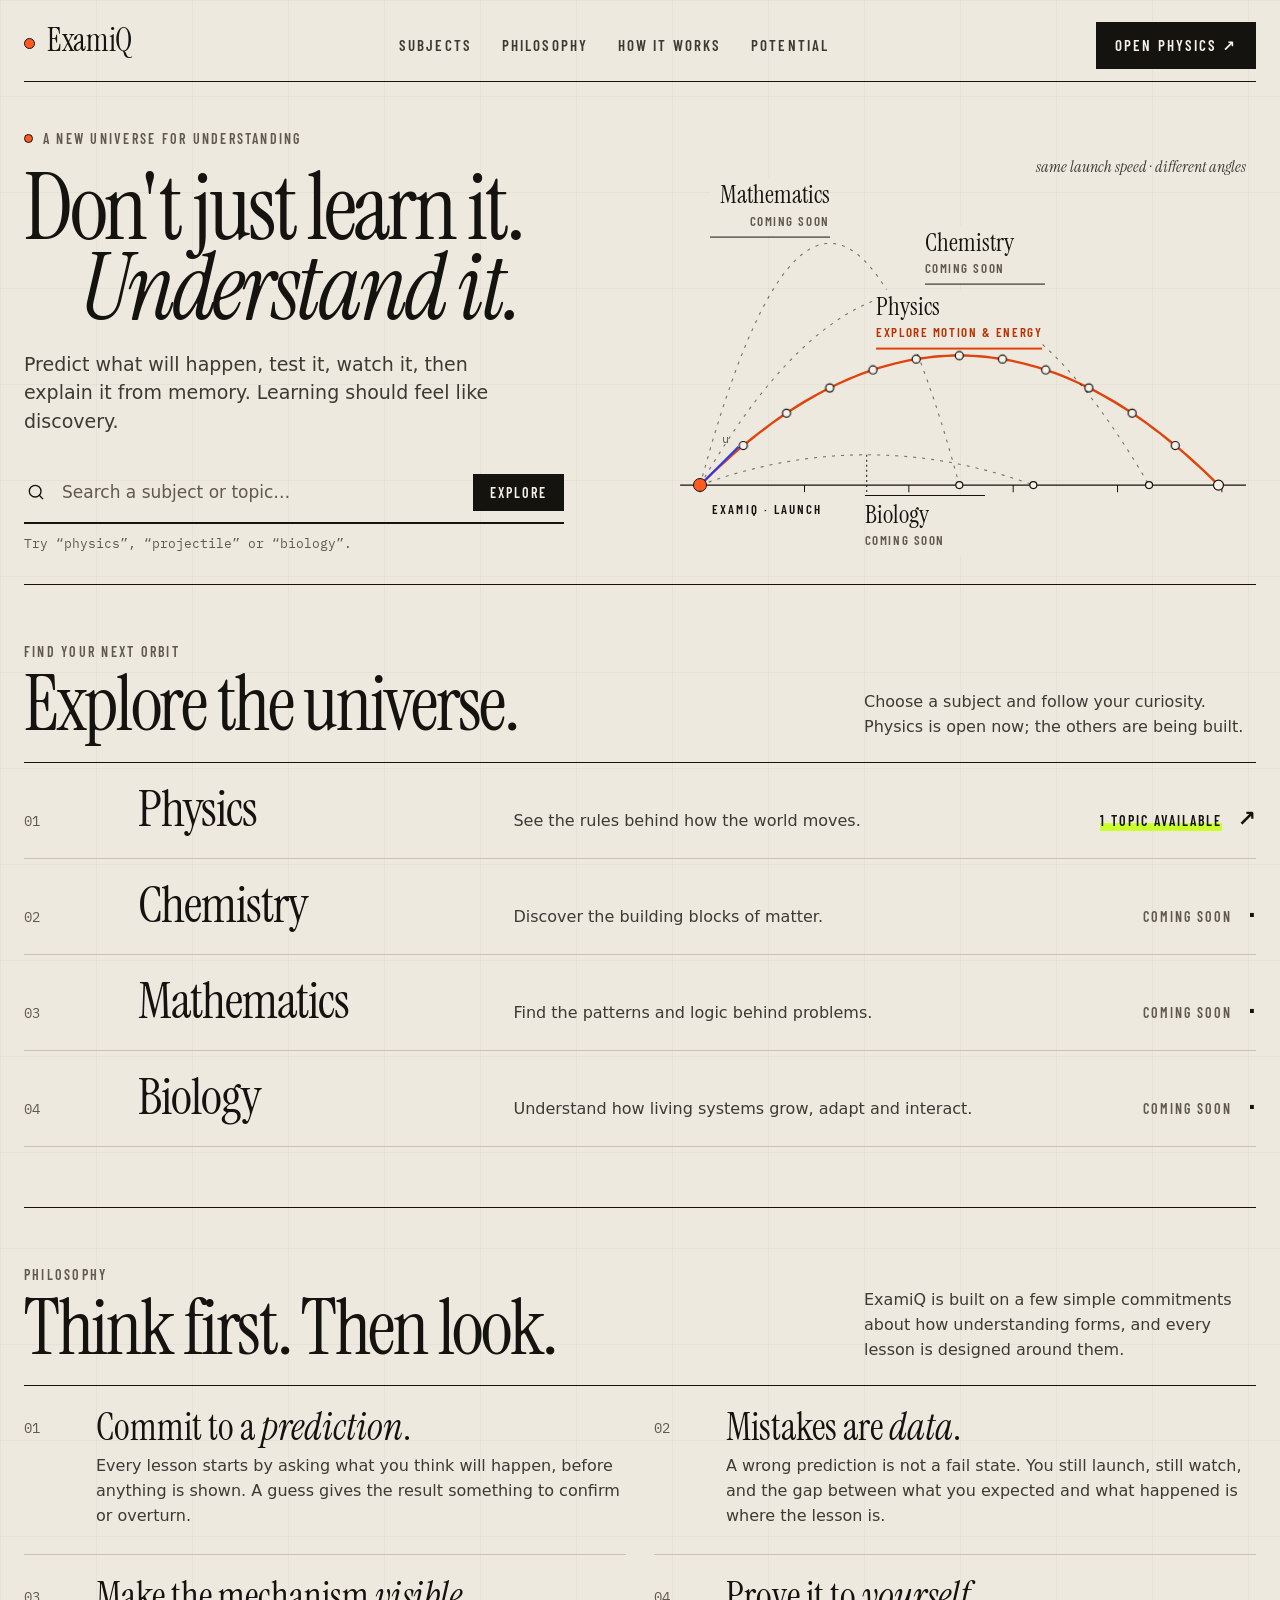
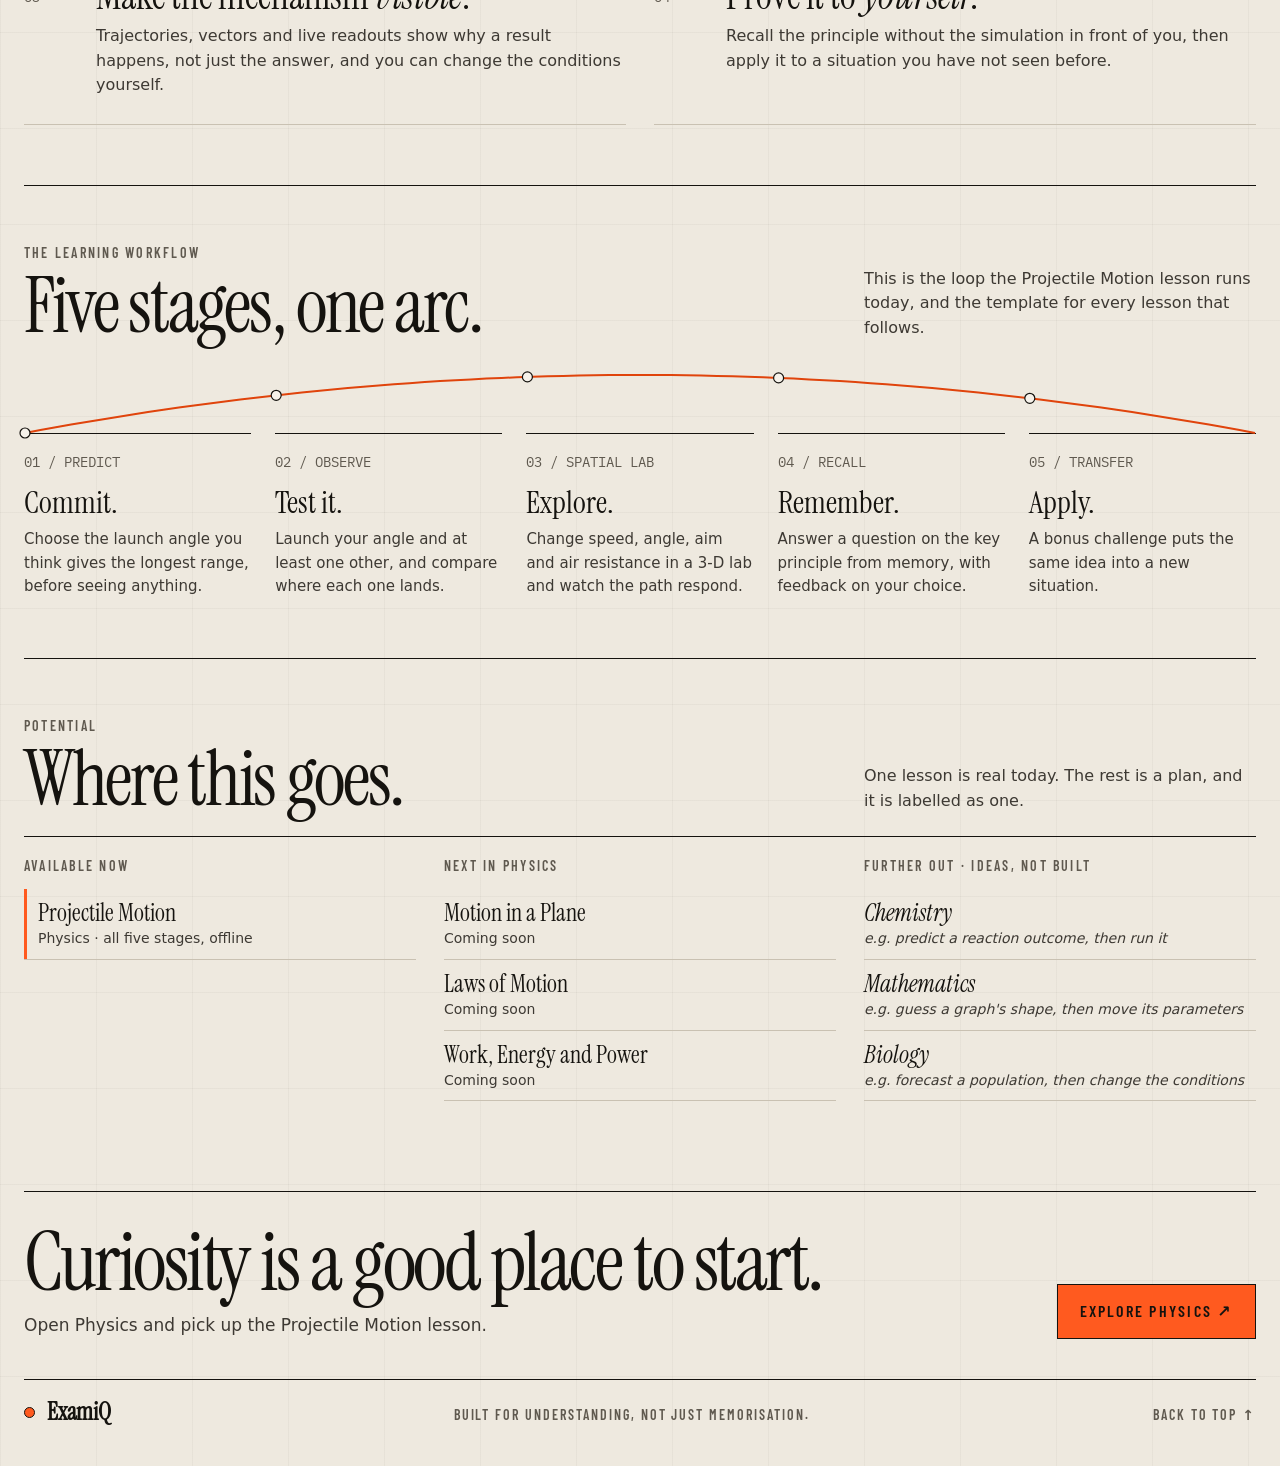
==== index.html @ 2d79073b "Add files via upload" ====
<!doctype html>
<html lang="en">
<head>
<meta charset="utf-8">
<meta name="viewport" content="width=device-width,initial-scale=1">
<meta name="theme-color" content="#EEE9DF">
<meta name="description" content="ExamiQ: learn by predicting, experimenting, observing, recalling and applying ideas to new situations.">
<title>ExamiQ — Explore the Learning Universe</title>
<style>
/* ExamiQ · Layer 1 (homepage) · KINETIC MATTER. Fonts: SIL Open Font License 1.1, embedded so the page needs no network. */
@font-face{font-family:"Instrument Serif";font-weight:400;font-style:normal;font-display:swap;src:url([data-uri]) format("woff")}
@font-face{font-family:"Instrument Serif";font-weight:400;font-style:italic;font-display:swap;src:url([data-uri]) format("woff")}
@font-face{font-family:"Barlow Condensed";font-weight:600;font-style:normal;font-display:swap;src:url([data-uri]) format("woff")}
@font-face{font-family:"ExamiQ Mono";font-weight:400;font-style:normal;font-display:swap;src:url([data-uri]) format("woff")}
:root{
  color-scheme:light;
  --paper:#EEE9DF; --paper-hi:#F6F2EA; --paper-2:#E4DDCF;
  --ink:#15130F; --ink-2:#3D3933; --ink-3:#5F594F; --rule:#C9C1B2;
  --orange:#FF5A1F; --orange-ink:#B83300; --orange-line:#E0440C; --cobalt:#1F3BFF; --lime:#CBFF2E;
  --display:"Instrument Serif","Iowan Old Style","Palatino Linotype",Georgia,serif;
  --label:"Barlow Condensed","Arial Narrow",system-ui,sans-serif;
  --mono:"ExamiQ Mono",ui-monospace,SFMono-Regular,Menlo,Consolas,monospace;
  --font:system-ui,-apple-system,"Segoe UI",Roboto,"Helvetica Neue",Arial,sans-serif;
}
*{box-sizing:border-box}
html{scroll-behavior:smooth;background:var(--paper)}
body{margin:0;color:var(--ink);font-family:var(--font);font-size:16px;line-height:1.55;-webkit-font-smoothing:antialiased;overflow-x:hidden;
  background-color:var(--paper);
  background-image:linear-gradient(rgba(21,19,15,.035) 1px,transparent 1px),linear-gradient(90deg,rgba(21,19,15,.035) 1px,transparent 1px);
  background-size:96px 96px}
:focus-visible{outline:3px solid var(--cobalt);outline-offset:3px}
:target{scroll-margin-top:24px}
a{color:inherit}
.wrap{width:min(1320px,calc(100% - 48px));margin:0 auto}

/* masthead / nav (shared by every layer) */
.nav{display:flex;align-items:baseline;justify-content:space-between;gap:20px;padding:22px 0 12px;border-bottom:1px solid var(--ink)}
.brand{display:inline-flex;align-items:baseline;gap:12px;text-decoration:none;color:var(--ink);font-family:var(--display);font-size:32px;line-height:1;letter-spacing:-.01em}
.brandmark{display:inline-block;width:11px;height:11px;border-radius:50%;background:var(--orange);border:1.5px solid var(--ink);transform:translateY(-2px)}
.navlinks{display:flex;gap:30px;align-items:baseline}
.navlinks a,.mobile-nav a{font-family:var(--label);font-weight:600;font-size:15px;letter-spacing:.14em;text-transform:uppercase;text-decoration:none;color:var(--ink-2)}
.navlinks a:hover,.mobile-nav a:hover{color:var(--ink);box-shadow:inset 0 -2px 0 var(--orange)}
.navcta,.primary{display:inline-flex;align-items:center;gap:10px;font-family:var(--label);font-weight:600;font-size:15px;letter-spacing:.14em;text-transform:uppercase;text-decoration:none;
  padding:11px 18px;background:var(--ink);color:var(--paper-hi);border:1.5px solid var(--ink);cursor:pointer}
.navcta:hover,.primary:hover{background:var(--paper-hi);color:var(--ink)}
.menu{display:none;background:none;color:var(--ink);border:1.5px solid var(--ink);padding:6px 10px;font-size:18px;cursor:pointer;border-radius:0}
.mobile-nav{display:none}

.eyebrow{display:inline-flex;align-items:center;gap:10px;font-family:var(--label);font-weight:600;font-size:14px;letter-spacing:.16em;text-transform:uppercase;color:var(--ink-3)}
.pulse{width:9px;height:9px;border-radius:50%;background:var(--orange);border:1.5px solid var(--ink);display:inline-block}
.searchbox button{border:1.5px solid var(--ink);padding:9px 16px;background:var(--ink);color:var(--paper-hi);cursor:pointer;border-radius:0;
  font-family:var(--label);font-weight:600;font-size:14px;letter-spacing:.14em;text-transform:uppercase}
.searchbox button:hover{background:var(--paper-hi);color:var(--ink)}

/* sections */
.section{padding:56px 0 20px;border-top:1px solid var(--ink)}
.section + .section{margin-top:40px}
.section-head{display:grid;grid-template-columns:repeat(12,minmax(0,1fr));gap:0 28px;align-items:end;margin-bottom:22px}
.section-head > div{grid-column:1 / span 7}
.section-head > p{grid-column:9 / span 4;margin:0;font-size:16px;line-height:1.55;color:var(--ink-2)}
.kicker{font-family:var(--label);font-weight:600;font-size:14px;letter-spacing:.16em;text-transform:uppercase;color:var(--ink-3)}
.section h2{text-wrap:balance;margin:8px 0 0;font-family:var(--display);font-weight:400;font-size:clamp(46px,6vw,92px);line-height:.9;letter-spacing:-.03em}

.footer{display:flex;align-items:baseline;justify-content:space-between;gap:16px;flex-wrap:wrap;padding:20px 0 40px;font-family:var(--label);font-weight:600;font-size:14px;letter-spacing:.14em;text-transform:uppercase;color:var(--ink-3)}
.footer .brand{font-size:24px;text-transform:none;letter-spacing:-.01em}
.footer a{text-decoration:none}
.footer a:hover{box-shadow:inset 0 -2px 0 var(--orange)}

dialog{max-width:440px;border:1.5px solid var(--ink);border-radius:0;background:var(--paper-hi);color:var(--ink);padding:26px 28px}
dialog::backdrop{background:rgba(21,19,15,.45)}
dialog h3{margin:0;font-family:var(--display);font-weight:400;font-size:36px;line-height:1}
dialog p{color:var(--ink-2);font-size:16px;line-height:1.6}
dialog button{border:1.5px solid var(--ink);background:var(--ink);color:var(--paper-hi);padding:10px 18px;cursor:pointer;border-radius:0;font-family:var(--label);font-weight:600;font-size:15px;letter-spacing:.14em;text-transform:uppercase}

@media(max-width:640px){
  .wrap{width:calc(100% - 28px)}
  .navlinks{display:none}
  .nav .navcta{display:none}
  .menu{display:block}
  .mobile-nav.open{display:flex;flex-direction:column;gap:14px;padding:16px 0;border-bottom:1px solid var(--ink)}
}
@media(prefers-reduced-motion:reduce){
  html{scroll-behavior:auto}
  *,*::before,*::after{animation-duration:.01ms!important;animation-delay:0s!important;animation-iteration-count:1!important;transition-duration:.01ms!important}
}


/* ---------- hero ---------- */
.hero{display:grid;grid-template-columns:repeat(12,minmax(0,1fr));gap:0 28px;align-items:end;padding:44px 0 30px;position:relative}
.hero-copy{grid-column:1 / span 6;position:relative;z-index:2}
.hero h1{text-wrap:balance;margin:16px 0 0;font-family:var(--display);font-weight:400;font-size:clamp(56px,7.3vw,112px);line-height:.86;letter-spacing:-.035em}
.gradient{display:block;font-style:italic;padding-left:.6em;color:var(--ink)}
.hero p{margin:22px 0 0;max-width:40ch;font-size:19px;line-height:1.5;color:var(--ink-2)}

/* search: results are real links or clearly marked "coming soon" */
.search{max-width:540px;margin-top:28px}
.searchbox{display:flex;align-items:center;gap:12px;padding:6px 0 6px 2px;border-bottom:2px solid var(--ink)}
.searchbox svg{width:20px;flex:none;color:var(--ink)}
.searchbox input{min-width:0;flex:1;background:transparent;border:0;color:var(--ink);font:inherit;font-size:17px;padding:10px 4px}
.searchbox input::placeholder{color:var(--ink-3)}
.searchbox input::-webkit-search-cancel-button{cursor:pointer}
.results{list-style:none;margin:0;padding:0;border-bottom:1px solid var(--ink)}
.results[hidden]{display:none}
.results li{border-top:1px solid var(--rule)}
.results li:first-child{border-top:0}
.result{display:grid;grid-template-columns:minmax(0,1fr) auto;align-items:baseline;gap:4px 14px;width:100%;padding:11px 4px;background:transparent;border:0;border-radius:0;color:var(--ink);text-align:left;text-decoration:none;font:inherit;cursor:pointer}
.result:hover,.result:focus-visible{background:var(--paper-hi)}
.result b{font-family:var(--display);font-weight:400;font-size:24px;line-height:1.05}
.result .r-type{grid-column:1;font-family:var(--label);font-weight:600;font-size:13px;letter-spacing:.14em;text-transform:uppercase;color:var(--ink-3)}
.result .r-state{grid-column:2;grid-row:1 / span 2;align-self:center;font-family:var(--label);font-weight:600;font-size:13px;letter-spacing:.14em;text-transform:uppercase;color:var(--ink-3);white-space:nowrap}
a.result .r-state{color:var(--ink);box-shadow:inset 0 -7px 0 var(--lime)}
.search-status{min-height:1.4em;margin-top:10px;font-family:var(--mono);font-size:13px;color:var(--ink-3)}

/* The "universe" is a launch plate: one launch point, four real parabolas, each carrying a subject. */
.universe{grid-column:7 / span 6;position:relative;width:100%;aspect-ratio:600 / 400;height:auto;align-self:end;container-type:inline-size}
.universe svg.plate{position:absolute;inset:0;width:100%;height:100%;overflow:visible}
.plate .ground{stroke:var(--ink);stroke-width:1.2}
.plate .tick{stroke:var(--ink);stroke-width:1}
.plate .path{fill:none;stroke:var(--ink);stroke-width:1.1;stroke-dasharray:3 6;opacity:.55;transition:opacity .2s,stroke-width .2s}
.plate .path.live{stroke:var(--orange-line);stroke-width:2.4;stroke-dasharray:none;opacity:1}
.plate .path.is-hot{opacity:1;stroke-width:2.4}
.plate .dot{fill:var(--paper-hi);stroke:var(--ink);stroke-width:1.2}
.plate .vec{stroke:var(--cobalt);stroke-width:2}
.plate .drop{stroke:var(--ink);stroke-width:1;stroke-dasharray:2 3}
.plate .note{font-family:var(--display);font-style:italic;font-size:16px;fill:var(--ink-2)}
.plate .mono{font-family:var(--mono);font-size:12px;fill:var(--ink-3)}
.plate .draw{stroke-dasharray:var(--len);stroke-dashoffset:var(--len);animation:draw 1400ms cubic-bezier(.3,.6,.2,1) 200ms forwards}
.plate .appear{opacity:0;animation:appear 300ms ease forwards}
@keyframes draw{to{stroke-dashoffset:0}}
@keyframes appear{to{opacity:1}}
.core{position:absolute;width:14px;height:14px;border-radius:50%;background:var(--orange);border:1.5px solid var(--ink);transform:translate(-50%,-50%);z-index:2}
.core-label{position:absolute;transform:translate(0,14px);font-family:var(--label);font-weight:600;font-size:13px;letter-spacing:.16em;text-transform:uppercase;color:var(--ink)}
.planet{position:absolute;z-index:3;transform:translate(-50%,-100%);display:block;text-align:left;padding:4px 0 6px;min-width:120px;
  background:var(--paper);border:0;border-bottom:1.5px solid var(--ink);border-radius:0;text-decoration:none;color:var(--ink);cursor:pointer;font:inherit}
.planet b{display:block;font-family:var(--display);font-weight:400;font-size:26px;font-size:clamp(17px,4.2cqw,26px);line-height:1;white-space:nowrap}
.planet small{display:block;margin-top:3px;font-family:var(--label);font-weight:600;font-size:13px;letter-spacing:.12em;text-transform:uppercase;color:var(--ink-3);white-space:nowrap}
.planet[data-align="below"]{transform:translate(0,0);border-bottom:0;border-top:1.5px solid var(--ink);padding:6px 0 4px}
.planet[data-align="right"]{transform:translate(0,-100%)}
.planet[data-align="left"]{transform:translate(-100%,-100%);text-align:right}
@container (max-width:600px){.planet small{display:none}.planet{min-width:0}}
.planet.p1{border-bottom:2.5px solid var(--orange-line)}
.planet.p1 small{color:var(--orange-ink)}
.planet:hover b,.planet:focus-visible b{font-style:italic}
.planet:hover,.planet:focus-visible{background:var(--paper-hi)}

/* ---------- subject index ---------- */
.subjects{display:grid;border-top:1px solid var(--ink);counter-reset:subj}
.subject-card{counter-increment:subj;display:grid;grid-template-columns:90px minmax(0,3fr) minmax(0,4fr) 250px;align-items:baseline;gap:0 24px;padding:22px 0;
  border:0;border-bottom:1px solid var(--rule);background:transparent;color:var(--ink);text-align:left;text-decoration:none;cursor:pointer;font:inherit;width:100%;border-radius:0}
.subject-card::before{content:counter(subj,decimal-leading-zero);font-family:var(--mono);font-size:14px;color:var(--ink-3)}
.subject-card h3{margin:0;font-family:var(--display);font-weight:400;font-size:clamp(36px,4vw,58px);line-height:.95;letter-spacing:-.02em}
.subject-card p{margin:0;font-size:16px;line-height:1.5;color:var(--ink-2)}
.card-foot{display:flex;align-items:baseline;gap:16px;justify-content:flex-end;font-family:var(--label);font-weight:600;font-size:14px;letter-spacing:.14em;text-transform:uppercase;color:var(--ink-3);white-space:nowrap}
.card-foot span:last-child{font-family:var(--font);font-size:22px;letter-spacing:0;color:var(--ink)}
a.subject-card .card-foot span:first-child{color:var(--ink);box-shadow:inset 0 -8px 0 var(--lime)}
.subject-card:hover{background:var(--paper-hi)}
.subject-card:hover h3{font-style:italic}
.empty{margin:18px 0 0;font-family:var(--display);font-style:italic;font-size:24px;color:var(--ink-2)}
.empty[hidden],.subject-card[hidden]{display:none!important}

/* ---------- philosophy ---------- */
.principles{display:grid;grid-template-columns:repeat(2,minmax(0,1fr));gap:0 28px;border-top:1px solid var(--ink)}
.principle{display:grid;grid-template-columns:56px minmax(0,1fr);gap:0 16px;padding:22px 0 26px;border-bottom:1px solid var(--rule)}
.principle .pn{font-family:var(--mono);font-size:14px;color:var(--ink-3);padding-top:10px}
.principle h3{margin:0 0 8px;font-family:var(--display);font-weight:400;font-size:clamp(30px,3vw,42px);line-height:1}
.principle h3 em{font-style:italic}
.principle p{margin:0;max-width:52ch;font-size:16px;line-height:1.55;color:var(--ink-2)}

/* ---------- workflow: the five lesson stages on one trajectory ---------- */
.method{position:relative;display:grid;grid-template-columns:repeat(5,minmax(0,1fr));gap:0 24px;padding-top:70px}
.method-arc{position:absolute;left:0;right:0;top:0;height:70px;width:100%;overflow:visible;pointer-events:none}
.method-arc path{fill:none;stroke:var(--orange-line);stroke-width:2}
.method-arc circle{fill:var(--paper-hi);stroke:var(--ink);stroke-width:1.2}
.method-card{padding:18px 0 0;border-top:1px solid var(--ink)}
.stepnum{font-family:var(--mono);font-size:14px;color:var(--ink-3)}
.method-card h3{margin:14px 0 10px;font-family:var(--display);font-weight:400;font-size:clamp(28px,2.4vw,38px);line-height:1}
.method-card p{margin:0;font-size:15px;line-height:1.55;color:var(--ink-2)}
.method-note{margin:22px 0 0;font-family:var(--mono);font-size:13px;color:var(--ink-3)}

/* ---------- potential / roadmap ---------- */
.roadmap{display:grid;grid-template-columns:repeat(3,minmax(0,1fr));gap:0 28px;border-top:1px solid var(--ink)}
.lane{padding:18px 0 0}
.lane h3{margin:0 0 12px;font-family:var(--label);font-weight:600;font-size:14px;letter-spacing:.16em;text-transform:uppercase;color:var(--ink-3)}
.lane ul{list-style:none;margin:0;padding:0}
.lane li{padding:10px 0;border-bottom:1px solid var(--rule);font-family:var(--display);font-size:24px;line-height:1.15}
.lane li small{display:block;margin-top:2px;font-family:var(--font);font-size:14px;line-height:1.45;color:var(--ink-2)}
.lane.now li{box-shadow:inset 3px 0 0 var(--orange);padding-left:14px}
.lane.ideas li{font-style:italic}

/* ---------- call to action ---------- */
.cta-band{display:grid;grid-template-columns:repeat(12,minmax(0,1fr));gap:0 28px;align-items:end;margin:70px 0 0;padding:34px 0 40px;border-top:1px solid var(--ink);border-bottom:1px solid var(--ink)}
.cta-band > div{grid-column:1 / span 8}
.cta-band h2{text-wrap:balance;margin:0;font-family:var(--display);font-weight:400;font-size:clamp(46px,6.4vw,100px);line-height:.88;letter-spacing:-.03em}
.cta-band p{margin:14px 0 0;font-size:17px;color:var(--ink-2)}
.cta-band .primary{grid-column:9 / span 4;justify-self:end;background:var(--orange);color:var(--ink);border-color:var(--ink);font-size:16px;padding:14px 22px}
.cta-band .primary:hover{background:var(--ink);color:var(--orange)}

/* ---------- responsive ---------- */
@media(max-width:1100px){
  .method{grid-template-columns:repeat(2,minmax(0,1fr));padding-top:0;row-gap:26px}
  .method-arc{display:none}
}
@media(max-width:980px){
  .hero,.section-head,.cta-band{grid-template-columns:minmax(0,1fr)}
  .hero-copy,.universe{grid-column:1 / -1}
  .universe{margin-top:30px;max-width:640px}
  .section-head > div,.section-head > p{grid-column:1 / -1}
  .section-head > p{margin-top:12px}
  .subject-card{grid-template-columns:56px minmax(0,1fr) auto;row-gap:6px}
  .subject-card p{grid-column:2 / span 2}
  .subject-card .card-foot{grid-column:3;grid-row:1}
  .principles,.roadmap{grid-template-columns:minmax(0,1fr)}
  .cta-band > div,.cta-band .primary{grid-column:1 / -1}
  .cta-band .primary{justify-self:start;margin-top:22px}
}
@media(max-width:640px){
  .hero{padding-top:28px}
  .hero h1{font-size:clamp(52px,15vw,74px)}
  .hero p{font-size:17px}
  .core-label{font-size:11px;letter-spacing:.06em;margin-left:-8px}
  .plate .note{display:none}
  .method{grid-template-columns:minmax(0,1fr)}
  .subject-card{grid-template-columns:40px minmax(0,1fr);padding:18px 0}
  .subject-card .card-foot{grid-column:2;grid-row:auto;justify-content:flex-start}
  .subject-card p{grid-column:2}
  .principle{grid-template-columns:36px minmax(0,1fr)}
}
</style>
</head>
<body>
<div class="wrap" id="top">
<header class="nav">
  <a class="brand" href="index.html" aria-current="page"><span class="brandmark" aria-hidden="true"></span>ExamiQ</a>
  <nav class="navlinks" aria-label="Sections"><a href="#subjects">Subjects</a><a href="#philosophy">Philosophy</a><a href="#how">How it works</a><a href="#potential">Potential</a></nav>
  <a class="navcta" href="physics.html">Open Physics ↗</a>
  <button class="menu" id="menuButton" aria-label="Open navigation" aria-controls="mobileNav" aria-expanded="false">☰</button>
</header>
<nav id="mobileNav" class="mobile-nav" aria-label="Sections (mobile)"><a href="#subjects">Subjects</a><a href="#philosophy">Philosophy</a><a href="#how">How it works</a><a href="#potential">Potential</a><a href="physics.html">Open Physics ↗</a></nav>

<main>
<section class="hero">
  <div class="hero-copy">
    <span class="eyebrow"><i class="pulse" aria-hidden="true"></i> A new universe for understanding</span>
    <h1>Don't just learn it. <span class="gradient">Understand it.</span></h1>
    <p>Predict what will happen, test it, watch it, then explain it from memory. Learning should feel like discovery.</p>
    <div class="search" role="search">
      <div class="searchbox">
        <svg viewBox="0 0 24 24" fill="none" stroke="currentColor" stroke-width="1.6" stroke-linecap="round" stroke-linejoin="round" aria-hidden="true"><circle cx="11" cy="11" r="7"/><path d="m20 20-4-4"/></svg>
        <input id="topicSearch" type="search" placeholder="Search a subject or topic…" aria-label="Search subjects and topics" aria-controls="searchResults" aria-describedby="searchStatus" autocomplete="off">
        <button onclick="document.querySelector('#subjects').scrollIntoView({behavior:'smooth'})">Explore</button>
      </div>
      <ul class="results" id="searchResults" aria-label="Search results" hidden></ul>
      <div class="search-status" id="searchStatus" aria-live="polite">Try “physics”, “projectile” or “biology”.</div>
    </div>
  </div>

  <!-- The learning universe as a launch plate: one launch point (ExamiQ), four trajectories, four subjects. -->
  <div class="universe" id="universe" aria-label="Four subjects drawn as trajectories launched from ExamiQ">
    <svg class="plate" id="plate" viewBox="0 120 600 400" preserveAspectRatio="none" aria-hidden="true" focusable="false"></svg>
    <div class="core"></div><div class="core-label">ExamiQ · launch</div>
    <a class="planet p1" href="physics.html"><b>Physics</b><small>Explore motion &amp; energy</small></a>
    <button class="planet chem p2" data-coming="Chemistry"><b>Chemistry</b><small>Coming soon</small></button>
    <button class="planet math p3" data-coming="Mathematics"><b>Mathematics</b><small>Coming soon</small></button>
    <button class="planet bio p4" data-coming="Biology"><b>Biology</b><small>Coming soon</small></button>
  </div>
</section>

<section class="section" id="subjects">
  <div class="section-head"><div><div class="kicker">Find your next orbit</div><h2>Explore the universe.</h2></div><p>Choose a subject and follow your curiosity. Physics is open now; the others are being built.</p></div>
  <div class="subjects">
    <a class="subject-card" href="physics.html" data-search="physics mechanics projectile motion velocity acceleration force energy"><h3>Physics</h3><p>See the rules behind how the world moves.</p><div class="card-foot"><span>1 topic available</span><span aria-hidden="true">↗</span></div></a>
    <button class="subject-card" data-search="chemistry matter atoms reactions bonding" data-coming="Chemistry"><h3>Chemistry</h3><p>Discover the building blocks of matter.</p><div class="card-foot"><span>Coming soon</span><span aria-hidden="true">·</span></div></button>
    <button class="subject-card" data-search="mathematics algebra geometry calculus patterns" data-coming="Mathematics"><h3>Mathematics</h3><p>Find the patterns and logic behind problems.</p><div class="card-foot"><span>Coming soon</span><span aria-hidden="true">·</span></div></button>
    <button class="subject-card" data-search="biology cells life genetics evolution ecology" data-coming="Biology"><h3>Biology</h3><p>Understand how living systems grow, adapt and interact.</p><div class="card-foot"><span>Coming soon</span><span aria-hidden="true">·</span></div></button>
  </div>
  <p id="emptyState" class="empty" hidden>No matching subjects yet. Try “Physics” or “motion”.</p>
</section>

<section class="section" id="philosophy">
  <div class="section-head"><div><div class="kicker">Philosophy</div><h2>Think first. Then look.</h2></div><p>ExamiQ is built on a few simple commitments about how understanding forms, and every lesson is designed around them.</p></div>
  <div class="principles">
    <div class="principle"><span class="pn">01</span><div><h3>Commit to a <em>prediction</em>.</h3><p>Every lesson starts by asking what you think will happen, before anything is shown. A guess gives the result something to confirm or overturn.</p></div></div>
    <div class="principle"><span class="pn">02</span><div><h3>Mistakes are <em>data</em>.</h3><p>A wrong prediction is not a fail state. You still launch, still watch, and the gap between what you expected and what happened is where the lesson is.</p></div></div>
    <div class="principle"><span class="pn">03</span><div><h3>Make the mechanism <em>visible</em>.</h3><p>Trajectories, vectors and live readouts show why a result happens, not just the answer, and you can change the conditions yourself.</p></div></div>
    <div class="principle"><span class="pn">04</span><div><h3>Prove it to <em>yourself</em>.</h3><p>Recall the principle without the simulation in front of you, then apply it to a situation you have not seen before.</p></div></div>
  </div>
</section>

<section class="section" id="how">
  <div class="section-head"><div><div class="kicker">The learning workflow</div><h2>Five stages, one arc.</h2></div><p>This is the loop the Projectile Motion lesson runs today, and the template for every lesson that follows.</p></div>
  <div class="method">
    <svg class="method-arc" id="methodArc" aria-hidden="true" focusable="false"></svg>
    <div class="method-card"><div class="stepnum">01 / PREDICT</div><h3>Commit.</h3><p>Choose the launch angle you think gives the longest range, before seeing anything.</p></div>
    <div class="method-card"><div class="stepnum">02 / OBSERVE</div><h3>Test it.</h3><p>Launch your angle and at least one other, and compare where each one lands.</p></div>
    <div class="method-card"><div class="stepnum">03 / SPATIAL LAB</div><h3>Explore.</h3><p>Change speed, angle, aim and air resistance in a 3-D lab and watch the path respond.</p></div>
    <div class="method-card"><div class="stepnum">04 / RECALL</div><h3>Remember.</h3><p>Answer a question on the key principle from memory, with feedback on your choice.</p></div>
    <div class="method-card"><div class="stepnum">05 / TRANSFER</div><h3>Apply.</h3><p>A bonus challenge puts the same idea into a new situation.</p></div>
  </div>
</section>

<section class="section" id="potential">
  <div class="section-head"><div><div class="kicker">Potential</div><h2>Where this goes.</h2></div><p>One lesson is real today. The rest is a plan, and it is labelled as one.</p></div>
  <div class="roadmap">
    <div class="lane now"><h3>Available now</h3><ul><li>Projectile Motion<small>Physics · all five stages, offline</small></li></ul></div>
    <div class="lane"><h3>Next in Physics</h3><ul><li>Motion in a Plane<small>Coming soon</small></li><li>Laws of Motion<small>Coming soon</small></li><li>Work, Energy and Power<small>Coming soon</small></li></ul></div>
    <div class="lane ideas"><h3>Further out · ideas, not built</h3><ul><li>Chemistry<small>e.g. predict a reaction outcome, then run it</small></li><li>Mathematics<small>e.g. guess a graph's shape, then move its parameters</small></li><li>Biology<small>e.g. forecast a population, then change the conditions</small></li></ul></div>
  </div>
</section>

<section class="cta-band" id="about">
  <div><h2>Curiosity is a good place to start.</h2><p>Open Physics and pick up the Projectile Motion lesson.</p></div>
  <a class="primary" href="physics.html">Explore Physics ↗</a>
</section>
</main>

<footer class="footer"><a class="brand" href="#top"><span class="brandmark" aria-hidden="true"></span>ExamiQ</a><span>Built for understanding, not just memorisation.</span><a href="#top">Back to top ↑</a></footer>
</div>
<dialog id="notice" aria-labelledby="noticeTitle"><h3 id="noticeTitle"></h3><p></p><button id="closeNotice">Got it</button></dialog>

<script>
/* ---- original homepage behaviour: subject filter, coming-soon dialog, mobile menu ---- */
const search = document.querySelector('#topicSearch');
const cards = [...document.querySelectorAll('.subject-card')];
const empty = document.querySelector('#emptyState');
search?.addEventListener('input', () => {
  const q = search.value.trim().toLowerCase(); let visible=0;
  cards.forEach(card => { const match = (card.dataset.search || card.innerText).toLowerCase().includes(q); card.hidden=!match; if(match) visible++; });
  empty.hidden = visible !== 0;
});
const dialog = document.querySelector('#notice');
function showComing(name, kind) {
  dialog.querySelector('h3').textContent = name + ' is on the horizon';
  dialog.querySelector('p').textContent = kind === 'topic'
    ? 'This Physics topic is planned but not built yet. Projectile Motion is playable now from the Physics page.'
    : 'This subject is part of the ExamiQ universe. Its interactive lessons are planned next; Physics is playable now.';
  dialog.showModal();
}
document.querySelectorAll('[data-coming]').forEach(btn => btn.addEventListener('click', () => showComing(btn.dataset.coming, 'subject')));
document.querySelector('#closeNotice')?.addEventListener('click', () => dialog.close());
document.querySelector('#menuButton')?.addEventListener('click', () => {
  const nav = document.querySelector('#mobileNav');
  nav.classList.toggle('open');
  document.querySelector('#menuButton').setAttribute('aria-expanded', String(nav.classList.contains('open')));
});

/* ---- search results: only real destinations are links; everything else is marked "coming soon" ----
   Physics topics lead to the Physics page (never straight into a lesson), as the three-layer rule requires. */
(() => {
  const INDEX = [
    { title: 'Physics', type: 'Subject', href: 'physics.html', keys: 'physics mechanics motion force energy velocity acceleration kinematics' },
    { title: 'Projectile Motion', type: 'Physics topic · opens Physics', href: 'physics.html#topic-projectile-motion', keys: 'projectile motion trajectory range angle launch parabola throw kinematics 45' },
    { title: 'Motion in a Plane', type: 'Physics topic', coming: 'topic', keys: 'motion in a plane vectors relative velocity circular two dimensions 2d' },
    { title: 'Laws of Motion', type: 'Physics topic', coming: 'topic', keys: 'laws of motion newton force friction momentum inertia' },
    { title: 'Work, Energy and Power', type: 'Physics topic', coming: 'topic', keys: 'work energy power kinetic potential conservation' },
    { title: 'Chemistry', type: 'Subject', coming: 'subject', keys: 'chemistry matter atoms reactions bonding molecules' },
    { title: 'Mathematics', type: 'Subject', coming: 'subject', keys: 'mathematics maths math algebra geometry calculus patterns' },
    { title: 'Biology', type: 'Subject', coming: 'subject', keys: 'biology cells life genetics evolution ecology' }
  ];
  const list = document.getElementById('searchResults');
  const status = document.getElementById('searchStatus');
  const hint = status.textContent;
  const match = (q, item) => {
    const hay = (item.title + ' ' + item.keys).toLowerCase();
    return q.split(/\s+/).every(t => hay.includes(t));
  };
  const render = () => {
    const q = search.value.trim().toLowerCase();
    list.innerHTML = '';
    if (!q) { list.hidden = true; status.textContent = hint; return; }
    const hits = INDEX.filter(i => match(q, i)).sort((a, b) => (!!a.coming) - (!!b.coming));
    hits.forEach(item => {
      const li = document.createElement('li');
      const el = document.createElement(item.coming ? 'button' : 'a');
      el.className = 'result';
      if (item.coming) { el.type = 'button'; el.addEventListener('click', () => showComing(item.title, item.coming)); }
      else el.href = item.href;
      el.innerHTML = '<b></b><span class="r-type"></span><span class="r-state"></span>';
      el.querySelector('b').textContent = item.title;
      el.querySelector('.r-type').textContent = item.type;
      el.querySelector('.r-state').textContent = item.coming ? 'Coming soon' : 'Open ↗';
      li.appendChild(el); list.appendChild(li);
    });
    list.hidden = hits.length === 0;
    const live = hits.filter(h => !h.coming).length;
    status.textContent = hits.length === 0 ? 'Nothing matches yet. Try “physics” or “projectile”.'
      : `${hits.length} result${hits.length > 1 ? 's' : ''}, ${live} available now.` + (live ? ' Press Enter to open the first.' : '');
  };
  search.addEventListener('input', render);
  search.addEventListener('keydown', e => {
    const items = [...list.querySelectorAll('.result')];
    if (e.key === 'Enter') { const first = list.querySelector('a.result'); if (first) { e.preventDefault(); first.click(); } }
    else if (e.key === 'ArrowDown' && items.length) { e.preventDefault(); items[0].focus(); }
  });
  list.addEventListener('keydown', e => {
    const items = [...list.querySelectorAll('.result')], i = items.indexOf(document.activeElement);
    if (e.key === 'ArrowDown' && i < items.length - 1) { e.preventDefault(); items[i + 1].focus(); }
    else if (e.key === 'ArrowUp') { e.preventDefault(); (i > 0 ? items[i - 1] : search).focus(); }
    else if (e.key === 'Escape') { search.focus(); }
  });
  render();
})();

/* ---- KINETIC MATTER launch plate ----
   Real projectile geometry: every trajectory starts at the same point with the same speed; only the angle differs.
   R = u²·sin2θ/g and H = u²·sin²θ/2g, drawn at one uniform scale, so the u vector is tangent to the path. */
(() => {
  const svg = document.getElementById('plate');
  const uni = document.getElementById('universe');
  if (!svg || !uni) return;
  const O = { x: 46, y: 452 };               // launch point (plate units)
  const K = 252;                             // u²/g in plate units (same speed for every launch)
  const S = 2.05;                            // one uniform plate scale
  const routes = [
    { key: 'physics', angle: 45, live: true, sel: '.planet.p1', align: 'center' },
    { key: 'chemistry', angle: 60, sel: '.planet.p2', align: 'right' },
    { key: 'mathematics', angle: 75, sel: '.planet.p3', align: 'left' },
    { key: 'biology', angle: 20, sel: '.planet.p4', align: 'below' }
  ];
  const rad = d => d * Math.PI / 180;
  const range = a => K * Math.sin(2 * rad(a)) * S;
  const yAt = (a, x) => { const R = range(a), H = K * Math.sin(rad(a)) ** 2 / 2 * S; return 4 * H * (x / R) * (1 - x / R); };
  const pt = (a, x) => ({ x: O.x + x, y: O.y - yAt(a, x) });
  let html = `<line class="ground" x1="${O.x - 20}" y1="${O.y}" x2="590" y2="${O.y}" />`;
  for (let x = 0; x <= 520; x += 104) html += `<line class="tick" x1="${O.x + x}" y1="${O.y}" x2="${O.x + x}" y2="${O.y + 7}" />`;
  routes.forEach(r => {
    const R = range(r.angle); let d = '';
    for (let i = 0; i <= 80; i++) { const p = pt(r.angle, R * i / 80); d += `${i ? 'L' : 'M'} ${p.x.toFixed(1)} ${p.y.toFixed(1)} `; }
    r.apex = pt(r.angle, R / 2); r.land = pt(r.angle, R);
    html += `<path class="path${r.live ? ' live draw' : ''}" data-key="${r.key}" d="${d}" />`;
    if (r.live) {
      for (let i = 1; i < 12; i++) { const p = pt(r.angle, R * i / 12); html += `<circle class="dot appear" style="animation-delay:${(200 + i * 110)}ms" cx="${p.x.toFixed(1)}" cy="${p.y.toFixed(1)}" r="4" />`; }
      const ux = Math.cos(rad(r.angle)) * 54, uy = Math.sin(rad(r.angle)) * 54;
      html += `<line class="vec" x1="${O.x}" y1="${O.y}" x2="${(O.x + ux).toFixed(1)}" y2="${(O.y - uy).toFixed(1)}" />` +
        `<text class="mono" x="${(O.x + ux - 16).toFixed(1)}" y="${(O.y - uy - 4).toFixed(1)}" fill="#1F3BFF">u</text>`;
    }
    if (r.align === 'below')   // low arc: label sits under the ground, joined by an apex-height drop line
      html += `<line class="drop" data-key="${r.key}" x1="${r.apex.x.toFixed(1)}" y1="${r.apex.y.toFixed(1)}" x2="${r.apex.x.toFixed(1)}" y2="${(O.y + 10).toFixed(1)}" />`;
    html += `<circle class="dot" cx="${r.land.x.toFixed(1)}" cy="${r.land.y.toFixed(1)}" r="${r.live ? 5 : 3.5}" />`;
  });
  html += `<text class="note" x="590" y="140" text-anchor="end">same launch speed · different angles</text>`;
  svg.innerHTML = html;
  const live = svg.querySelector('.path.live');
  if (live && live.getTotalLength) live.style.setProperty('--len', live.getTotalLength().toFixed(1));

  const VB = { y: 120, h: 400 };            // must match the svg viewBox; the box aspect-ratio matches it too
  const pct = p => ({ left: (p.x / 600 * 100) + '%', top: ((p.y - VB.y) / VB.h * 100) + '%' });
  Object.assign(uni.querySelector('.core').style, pct(O));
  Object.assign(uni.querySelector('.core-label').style, { left: (O.x / 600 * 100 + 2) + '%', top: ((O.y - VB.y) / VB.h * 100) + '%' });
  routes.forEach(r => {
    const el = uni.querySelector(r.sel); if (!el) return;
    Object.assign(el.style, pct(r.align === 'below' ? { x: r.apex.x - 2, y: O.y + 10 } : { x: r.apex.x, y: r.apex.y - 6 }));
    el.dataset.align = r.align;
    const path = svg.querySelector(`.path[data-key="${r.key}"]`);
    const hot = on => path && path.classList.toggle('is-hot', on);
    ['mouseenter', 'focus'].forEach(ev => el.addEventListener(ev, () => hot(true)));
    ['mouseleave', 'blur'].forEach(ev => el.addEventListener(ev, () => hot(false)));
  });

  // Workflow: the five stages sit on one arc whose ends land on the first and last step rules.
  const m = document.getElementById('methodArc');
  const drawMethod = () => {
    if (!m || getComputedStyle(m).display === 'none') return;
    const box = m.getBoundingClientRect(), W = box.width || 1000, H = 70;
    m.setAttribute('viewBox', `0 0 ${W.toFixed(0)} ${H}`);
    const xs = [...m.parentElement.querySelectorAll('.method-card')].map(c => c.getBoundingClientRect().left - box.left + 1);
    const x0 = xs[0], x1 = W - 1;
    const y = x => H - (H - 12) * 4 * ((x - x0) / (x1 - x0)) * (1 - (x - x0) / (x1 - x0));
    let d = ''; for (let i = 0; i <= 80; i++) { const x = x0 + (x1 - x0) * i / 80; d += `${i ? 'L' : 'M'} ${x.toFixed(1)} ${y(x).toFixed(1)} `; }
    m.innerHTML = `<path d="${d}" />` + xs.map(x => `<circle cx="${x.toFixed(1)}" cy="${y(x).toFixed(1)}" r="5" />`).join('');
  };
  drawMethod();
  if ('ResizeObserver' in window) new ResizeObserver(drawMethod).observe(m);
})();
</script>
</body>
</html>
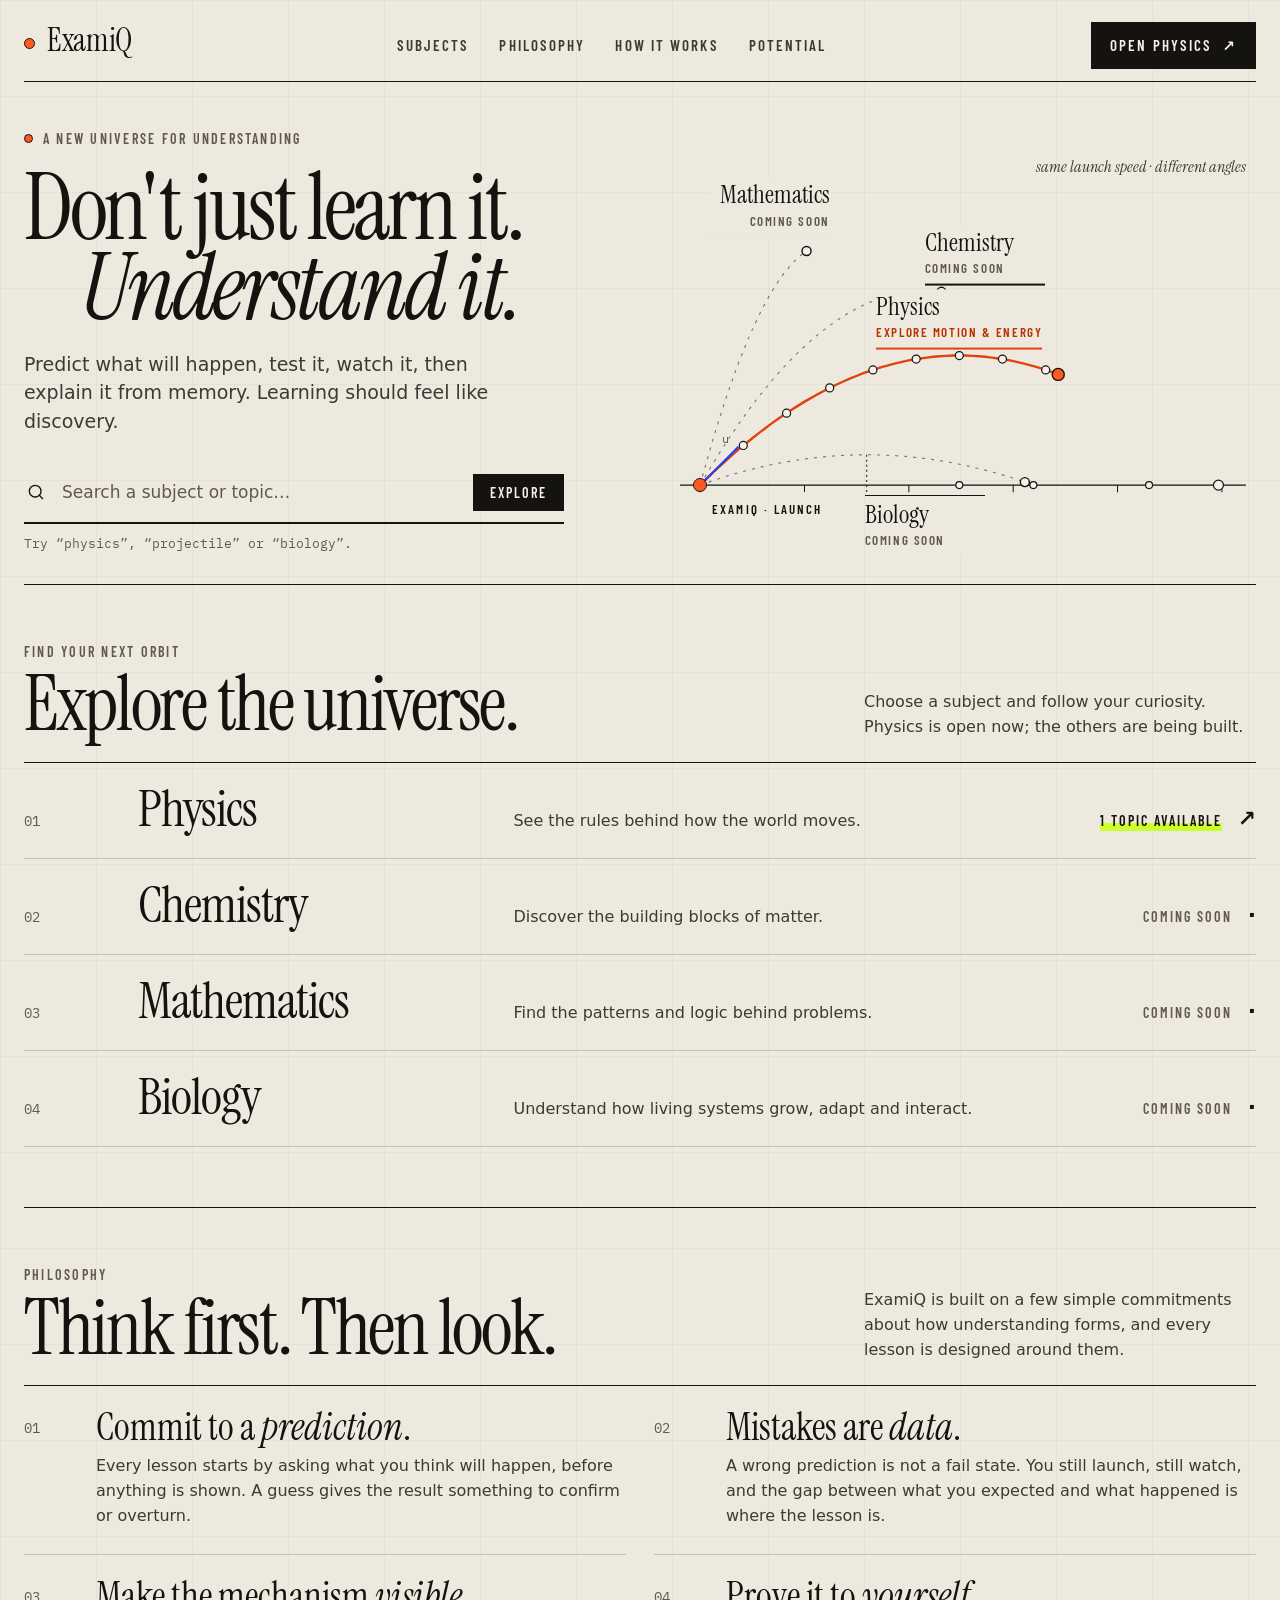
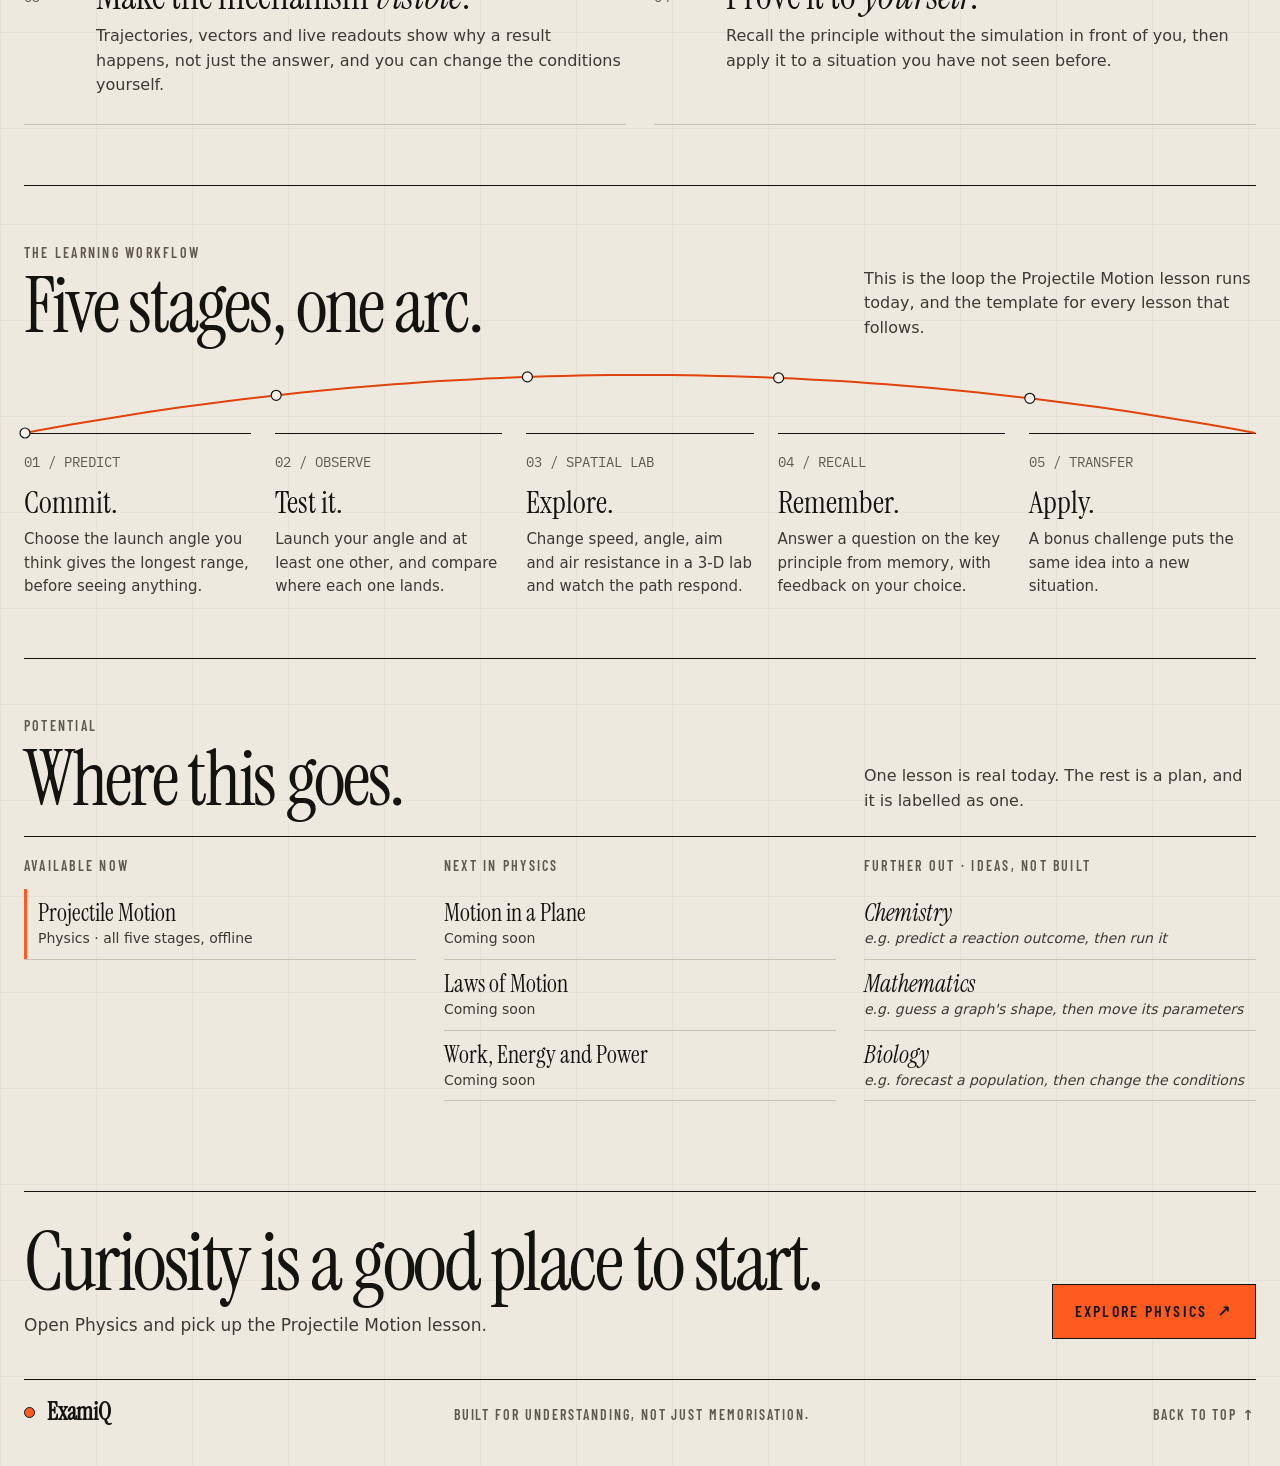
==== commit 598e99a1: "Add files via upload" ====
--- a/index.html
+++ b/index.html
@@ -79,6 +79,23 @@
   .menu{display:block}
   .mobile-nav.open{display:flex;flex-direction:column;gap:14px;padding:16px 0;border-bottom:1px solid var(--ink)}
 }
+/* ---------- interaction polish (both new pages) ----------
+   Hover/press only change colour and nudge by 1px; focus rings stay instant on purpose. */
+.navcta,.primary,.searchbox button,dialog button,.menu{transition:background-color 160ms ease,color 160ms ease,transform 90ms ease}
+.navcta:active,.primary:active,.searchbox button:active,dialog button:active,.menu:active{transform:translateY(1px)}
+.navlinks a,.mobile-nav a,.footer a,.back-home,.crumbs a{transition:box-shadow 160ms ease,color 160ms ease,border-color 160ms ease}
+.go-arrow{display:inline-block;transition:transform 200ms cubic-bezier(.2,.7,.2,1)}
+a:hover .go-arrow,a:focus-visible .go-arrow{transform:translate(3px,-3px)}
+dialog[open]{animation:dlg-in 180ms cubic-bezier(.2,.7,.2,1)}
+dialog[open]::backdrop{animation:dlg-fade 180ms ease}
+@keyframes dlg-in{from{opacity:0;transform:translateY(6px)}}
+@keyframes dlg-fade{from{opacity:0}}
+/* page-load reveal: short, starts at once, never blocks input (opacity only + a few px) */
+@keyframes rise{from{opacity:0;transform:translateY(10px)}}
+@keyframes fade{from{opacity:0}}
+html.motion .reveal{animation:rise 460ms cubic-bezier(.2,.7,.2,1) both;animation-delay:var(--d,0ms)}
+html.motion .reveal-fade{animation:fade 360ms ease both;animation-delay:var(--d,0ms)}
+
 @media(prefers-reduced-motion:reduce){
   html{scroll-behavior:auto}
   *,*::before,*::after{animation-duration:.01ms!important;animation-delay:0s!important;animation-iteration-count:1!important;transition-duration:.01ms!important}
@@ -104,6 +121,7 @@
 .results li{border-top:1px solid var(--rule)}
 .results li:first-child{border-top:0}
 .result{display:grid;grid-template-columns:minmax(0,1fr) auto;align-items:baseline;gap:4px 14px;width:100%;padding:11px 4px;background:transparent;border:0;border-radius:0;color:var(--ink);text-align:left;text-decoration:none;font:inherit;cursor:pointer}
+.result{transition:background-color 140ms ease}
 .result:hover,.result:focus-visible{background:var(--paper-hi)}
 .result b{font-family:var(--display);font-weight:400;font-size:24px;line-height:1.05}
 .result .r-type{grid-column:1;font-family:var(--label);font-weight:600;font-size:13px;letter-spacing:.14em;text-transform:uppercase;color:var(--ink-3)}
@@ -124,10 +142,16 @@
 .plate .drop{stroke:var(--ink);stroke-width:1;stroke-dasharray:2 3}
 .plate .note{font-family:var(--display);font-style:italic;font-size:16px;fill:var(--ink-2)}
 .plate .mono{font-family:var(--mono);font-size:12px;fill:var(--ink-3)}
-.plate .draw{stroke-dasharray:var(--len);stroke-dashoffset:var(--len);animation:draw 1400ms cubic-bezier(.3,.6,.2,1) 200ms forwards}
-.plate .appear{opacity:0;animation:appear 300ms ease forwards}
-@keyframes draw{to{stroke-dashoffset:0}}
-@keyframes appear{to{opacity:1}}
+.plate .ball{fill:var(--paper-hi);stroke:var(--ink);stroke-width:1.4}
+.plate .ball.live{fill:var(--orange)}
+.plate .strobe{transition:opacity 180ms ease}
+/* each subject's rule draws in when its ball reaches the apex (motion only; static borders otherwise) */
+html.motion .planet{border-bottom-color:transparent}
+html.motion .planet[data-align="below"]{border-top-color:transparent}
+html.motion .planet::after{content:"";position:absolute;left:0;right:0;bottom:-1.5px;height:1.5px;background:var(--ink);transform:scaleX(0);transform-origin:var(--o,50%) 50%;transition:transform 520ms cubic-bezier(.2,.7,.2,1)}
+html.motion .planet.p1::after{height:2.5px;bottom:-2.5px;background:var(--orange-line)}
+html.motion .planet[data-align="below"]::after{top:-1.5px;bottom:auto}
+html.motion .planet.lit::after{transform:none}
 .core{position:absolute;width:14px;height:14px;border-radius:50%;background:var(--orange);border:1.5px solid var(--ink);transform:translate(-50%,-50%);z-index:2}
 .core-label{position:absolute;transform:translate(0,14px);font-family:var(--label);font-weight:600;font-size:13px;letter-spacing:.16em;text-transform:uppercase;color:var(--ink)}
 .planet{position:absolute;z-index:3;transform:translate(-50%,-100%);display:block;text-align:left;padding:4px 0 6px;min-width:120px;
@@ -141,6 +165,7 @@
 .planet.p1{border-bottom:2.5px solid var(--orange-line)}
 .planet.p1 small{color:var(--orange-ink)}
 .planet:hover b,.planet:focus-visible b{font-style:italic}
+.planet{transition:background-color 160ms ease}
 .planet:hover,.planet:focus-visible{background:var(--paper-hi)}
 
 /* ---------- subject index ---------- */
@@ -153,6 +178,7 @@
 .card-foot{display:flex;align-items:baseline;gap:16px;justify-content:flex-end;font-family:var(--label);font-weight:600;font-size:14px;letter-spacing:.14em;text-transform:uppercase;color:var(--ink-3);white-space:nowrap}
 .card-foot span:last-child{font-family:var(--font);font-size:22px;letter-spacing:0;color:var(--ink)}
 a.subject-card .card-foot span:first-child{color:var(--ink);box-shadow:inset 0 -8px 0 var(--lime)}
+.subject-card{transition:background-color 180ms ease}
 .subject-card:hover{background:var(--paper-hi)}
 .subject-card:hover h3{font-style:italic}
 .empty{margin:18px 0 0;font-family:var(--display);font-style:italic;font-size:24px;color:var(--ink-2)}
@@ -171,6 +197,10 @@
 .method-arc{position:absolute;left:0;right:0;top:0;height:70px;width:100%;overflow:visible;pointer-events:none}
 .method-arc path{fill:none;stroke:var(--orange-line);stroke-width:2}
 .method-arc circle{fill:var(--paper-hi);stroke:var(--ink);stroke-width:1.2}
+html.motion .method-arc path{stroke-dasharray:1;stroke-dashoffset:1;transition:stroke-dashoffset 1100ms cubic-bezier(.3,.6,.2,1)}
+html.motion .method-arc circle{opacity:0;transition:opacity 240ms ease;transition-delay:var(--d,0ms)}
+html.motion .method-arc.in path{stroke-dashoffset:0}
+html.motion .method-arc.in circle{opacity:1}
 .method-card{padding:18px 0 0;border-top:1px solid var(--ink)}
 .stepnum{font-family:var(--mono);font-size:14px;color:var(--ink-3)}
 .method-card h3{margin:14px 0 10px;font-family:var(--display);font-weight:400;font-size:clamp(28px,2.4vw,38px);line-height:1}
@@ -226,13 +256,14 @@
   .principle{grid-template-columns:36px minmax(0,1fr)}
 }
 </style>
+<script>if(!matchMedia('(prefers-reduced-motion: reduce)').matches)document.documentElement.classList.add('motion')</script>
 </head>
 <body>
 <div class="wrap" id="top">
-<header class="nav">
+<header class="nav reveal-fade">
   <a class="brand" href="index.html" aria-current="page"><span class="brandmark" aria-hidden="true"></span>ExamiQ</a>
   <nav class="navlinks" aria-label="Sections"><a href="#subjects">Subjects</a><a href="#philosophy">Philosophy</a><a href="#how">How it works</a><a href="#potential">Potential</a></nav>
-  <a class="navcta" href="physics.html">Open Physics ↗</a>
+  <a class="navcta" href="physics.html">Open Physics <span class="go-arrow" aria-hidden="true">↗</span></a>
   <button class="menu" id="menuButton" aria-label="Open navigation" aria-controls="mobileNav" aria-expanded="false">☰</button>
 </header>
 <nav id="mobileNav" class="mobile-nav" aria-label="Sections (mobile)"><a href="#subjects">Subjects</a><a href="#philosophy">Philosophy</a><a href="#how">How it works</a><a href="#potential">Potential</a><a href="physics.html">Open Physics ↗</a></nav>
@@ -240,10 +271,10 @@
 <main>
 <section class="hero">
   <div class="hero-copy">
-    <span class="eyebrow"><i class="pulse" aria-hidden="true"></i> A new universe for understanding</span>
-    <h1>Don't just learn it. <span class="gradient">Understand it.</span></h1>
-    <p>Predict what will happen, test it, watch it, then explain it from memory. Learning should feel like discovery.</p>
-    <div class="search" role="search">
+    <span class="eyebrow reveal"><i class="pulse" aria-hidden="true"></i> A new universe for understanding</span>
+    <h1 class="reveal" style="--d:60ms">Don't just learn it. <span class="gradient reveal" style="--d:140ms">Understand it.</span></h1>
+    <p class="reveal" style="--d:200ms">Predict what will happen, test it, watch it, then explain it from memory. Learning should feel like discovery.</p>
+    <div class="search reveal" style="--d:260ms" role="search">
       <div class="searchbox">
         <svg viewBox="0 0 24 24" fill="none" stroke="currentColor" stroke-width="1.6" stroke-linecap="round" stroke-linejoin="round" aria-hidden="true"><circle cx="11" cy="11" r="7"/><path d="m20 20-4-4"/></svg>
         <input id="topicSearch" type="search" placeholder="Search a subject or topic…" aria-label="Search subjects and topics" aria-controls="searchResults" aria-describedby="searchStatus" autocomplete="off">
@@ -268,7 +299,7 @@
 <section class="section" id="subjects">
   <div class="section-head"><div><div class="kicker">Find your next orbit</div><h2>Explore the universe.</h2></div><p>Choose a subject and follow your curiosity. Physics is open now; the others are being built.</p></div>
   <div class="subjects">
-    <a class="subject-card" href="physics.html" data-search="physics mechanics projectile motion velocity acceleration force energy"><h3>Physics</h3><p>See the rules behind how the world moves.</p><div class="card-foot"><span>1 topic available</span><span aria-hidden="true">↗</span></div></a>
+    <a class="subject-card" href="physics.html" data-search="physics mechanics projectile motion velocity acceleration force energy"><h3>Physics</h3><p>See the rules behind how the world moves.</p><div class="card-foot"><span>1 topic available</span><span class="go-arrow" aria-hidden="true">↗</span></div></a>
     <button class="subject-card" data-search="chemistry matter atoms reactions bonding" data-coming="Chemistry"><h3>Chemistry</h3><p>Discover the building blocks of matter.</p><div class="card-foot"><span>Coming soon</span><span aria-hidden="true">·</span></div></button>
     <button class="subject-card" data-search="mathematics algebra geometry calculus patterns" data-coming="Mathematics"><h3>Mathematics</h3><p>Find the patterns and logic behind problems.</p><div class="card-foot"><span>Coming soon</span><span aria-hidden="true">·</span></div></button>
     <button class="subject-card" data-search="biology cells life genetics evolution ecology" data-coming="Biology"><h3>Biology</h3><p>Understand how living systems grow, adapt and interact.</p><div class="card-foot"><span>Coming soon</span><span aria-hidden="true">·</span></div></button>
@@ -309,7 +340,7 @@
 
 <section class="cta-band" id="about">
   <div><h2>Curiosity is a good place to start.</h2><p>Open Physics and pick up the Projectile Motion lesson.</p></div>
-  <a class="primary" href="physics.html">Explore Physics ↗</a>
+  <a class="primary" href="physics.html">Explore Physics <span class="go-arrow" aria-hidden="true">↗</span></a>
 </section>
 </main>
 
@@ -317,6 +348,39 @@
 </div>
 <dialog id="notice" aria-labelledby="noticeTitle"><h3 id="noticeTitle"></h3><p></p><button id="closeNotice">Got it</button></dialog>
 
+<script>
+/* ExamiQ motion helpers (shared by index.html and physics.html; embedded at build time, no network).
+   Rules: motion runs only when the user has not asked for reduced motion; every animation is timestamp-based
+   (frame-rate independent) and finite: nothing loops forever, so nothing needs a pause control. */
+const ExamiQMotion = {
+  get reduced() { return !document.documentElement.classList.contains('motion'); },
+  /* Runs onFrame(f) with f = elapsed/duration in [0,1] using rAF timestamps, then onDone().
+     A 30 Hz and a 120 Hz screen see the same state at the same wall-clock time. Returns a cancel function. */
+  play(duration, onFrame, onDone) {
+    if (this.reduced || duration <= 0) { onFrame(1); onDone && onDone(); return () => {}; }
+    let start = null, id = 0, live = true;
+    const tick = now => {
+      if (!live) return;
+      if (start === null) start = now;
+      const f = Math.min(1, (now - start) / duration);
+      onFrame(f);
+      if (f < 1) id = requestAnimationFrame(tick); else { live = false; onDone && onDone(); }
+    };
+    id = requestAnimationFrame(tick);
+    return () => { live = false; cancelAnimationFrame(id); };
+  },
+  /* Calls cb once, the first time el is at least `ratio` visible (immediately if IntersectionObserver is missing). */
+  once(el, cb, ratio = 0.2) {
+    if (!el) return;
+    if (this.reduced || !('IntersectionObserver' in window)) { cb(); return; }
+    const io = new IntersectionObserver(entries => {
+      if (entries.some(e => e.isIntersecting)) { io.disconnect(); cb(); }
+    }, { threshold: ratio });
+    io.observe(el);
+  }
+};
+
+</script>
 <script>
 /* ---- original homepage behaviour: subject filter, coming-soon dialog, mobile menu ---- */
 const search = document.querySelector('#topicSearch');
@@ -402,33 +466,40 @@
 
 /* ---- KINETIC MATTER launch plate ----
    Real projectile geometry: every trajectory starts at the same point with the same speed; only the angle differs.
-   R = u²·sin2θ/g and H = u²·sin²θ/2g, drawn at one uniform scale, so the u vector is tangent to the path. */
+   R = u²·sin2θ/g and H = u²·sin²θ/2g, drawn at one uniform scale, so the u vector is tangent to the path.
+   Motion: on load the four subjects are launched as a salvo. Each ball moves with real kinematics
+   (x ∝ t, y parabolic, flight time ∝ sinθ) and traces its own path; a subject's rule draws in when its ball
+   reaches the apex. The salvo ends after ~3 s; hovering or focusing a subject relaunches only that ball. */
 (() => {
   const svg = document.getElementById('plate');
   const uni = document.getElementById('universe');
   if (!svg || !uni) return;
+  const SVGNS = 'http://www.w3.org/2000/svg';
   const O = { x: 46, y: 452 };               // launch point (plate units)
   const K = 252;                             // u²/g in plate units (same speed for every launch)
   const S = 2.05;                            // one uniform plate scale
+  const SECONDS_PER_UNIT = 1450;             // display ms per unit of u/g, so T(45°) ≈ 2.05 s
   const routes = [
-    { key: 'physics', angle: 45, live: true, sel: '.planet.p1', align: 'center' },
-    { key: 'chemistry', angle: 60, sel: '.planet.p2', align: 'right' },
-    { key: 'mathematics', angle: 75, sel: '.planet.p3', align: 'left' },
-    { key: 'biology', angle: 20, sel: '.planet.p4', align: 'below' }
+    { key: 'physics', angle: 45, live: true, sel: '.planet.p1', align: 'center', origin: '50%', delay: 0 },
+    { key: 'chemistry', angle: 60, sel: '.planet.p2', align: 'right', origin: '0%', delay: 180 },
+    { key: 'mathematics', angle: 75, sel: '.planet.p3', align: 'left', origin: '100%', delay: 360 },
+    { key: 'biology', angle: 20, sel: '.planet.p4', align: 'below', origin: '0%', delay: 540 }
   ];
   const rad = d => d * Math.PI / 180;
   const range = a => K * Math.sin(2 * rad(a)) * S;
   const yAt = (a, x) => { const R = range(a), H = K * Math.sin(rad(a)) ** 2 / 2 * S; return 4 * H * (x / R) * (1 - x / R); };
   const pt = (a, x) => ({ x: O.x + x, y: O.y - yAt(a, x) });
-  let html = `<line class="ground" x1="${O.x - 20}" y1="${O.y}" x2="590" y2="${O.y}" />`;
+  let html = `<defs>${routes.map(r => `<clipPath id="trace-${r.key}"><rect class="trace" x="${O.x - 24}" y="0" width="${ExamiQMotion.reduced ? 700 : 0}" height="600" /></clipPath>`).join('')}</defs>`;
+  html += `<line class="ground" x1="${O.x - 20}" y1="${O.y}" x2="590" y2="${O.y}" />`;
   for (let x = 0; x <= 520; x += 104) html += `<line class="tick" x1="${O.x + x}" y1="${O.y}" x2="${O.x + x}" y2="${O.y + 7}" />`;
   routes.forEach(r => {
     const R = range(r.angle); let d = '';
     for (let i = 0; i <= 80; i++) { const p = pt(r.angle, R * i / 80); d += `${i ? 'L' : 'M'} ${p.x.toFixed(1)} ${p.y.toFixed(1)} `; }
-    r.apex = pt(r.angle, R / 2); r.land = pt(r.angle, R);
-    html += `<path class="path${r.live ? ' live draw' : ''}" data-key="${r.key}" d="${d}" />`;
+    r.R = R; r.apex = pt(r.angle, R / 2); r.land = pt(r.angle, R);
+    r.duration = 2 * Math.sin(rad(r.angle)) * SECONDS_PER_UNIT;            // T = 2u·sinθ/g
+    html += `<path class="path${r.live ? ' live' : ''}" data-key="${r.key}" clip-path="url(#trace-${r.key})" d="${d}" />`;
     if (r.live) {
-      for (let i = 1; i < 12; i++) { const p = pt(r.angle, R * i / 12); html += `<circle class="dot appear" style="animation-delay:${(200 + i * 110)}ms" cx="${p.x.toFixed(1)}" cy="${p.y.toFixed(1)}" r="4" />`; }
+      for (let i = 1; i < 12; i++) { const p = pt(r.angle, R * i / 12); html += `<circle class="dot strobe" data-f="${(i / 12).toFixed(4)}" cx="${p.x.toFixed(1)}" cy="${p.y.toFixed(1)}" r="4" />`; }
       const ux = Math.cos(rad(r.angle)) * 54, uy = Math.sin(rad(r.angle)) * 54;
       html += `<line class="vec" x1="${O.x}" y1="${O.y}" x2="${(O.x + ux).toFixed(1)}" y2="${(O.y - uy).toFixed(1)}" />` +
         `<text class="mono" x="${(O.x + ux - 16).toFixed(1)}" y="${(O.y - uy - 4).toFixed(1)}" fill="#1F3BFF">u</text>`;
@@ -439,24 +510,56 @@
   });
   html += `<text class="note" x="590" y="140" text-anchor="end">same launch speed · different angles</text>`;
   svg.innerHTML = html;
-  const live = svg.querySelector('.path.live');
-  if (live && live.getTotalLength) live.style.setProperty('--len', live.getTotalLength().toFixed(1));
 
   const VB = { y: 120, h: 400 };            // must match the svg viewBox; the box aspect-ratio matches it too
   const pct = p => ({ left: (p.x / 600 * 100) + '%', top: ((p.y - VB.y) / VB.h * 100) + '%' });
   Object.assign(uni.querySelector('.core').style, pct(O));
   Object.assign(uni.querySelector('.core-label').style, { left: (O.x / 600 * 100 + 2) + '%', top: ((O.y - VB.y) / VB.h * 100) + '%' });
+
+  const strobes = [...svg.querySelectorAll('.strobe')];
   routes.forEach(r => {
-    const el = uni.querySelector(r.sel); if (!el) return;
-    Object.assign(el.style, pct(r.align === 'below' ? { x: r.apex.x - 2, y: O.y + 10 } : { x: r.apex.x, y: r.apex.y - 6 }));
-    el.dataset.align = r.align;
-    const path = svg.querySelector(`.path[data-key="${r.key}"]`);
-    const hot = on => path && path.classList.toggle('is-hot', on);
-    ['mouseenter', 'focus'].forEach(ev => el.addEventListener(ev, () => hot(true)));
-    ['mouseleave', 'blur'].forEach(ev => el.addEventListener(ev, () => hot(false)));
+    r.el = uni.querySelector(r.sel);
+    r.path = svg.querySelector(`.path[data-key="${r.key}"]`);
+    r.clip = svg.querySelector(`#trace-${r.key} rect`);
+    if (!r.el) return;
+    Object.assign(r.el.style, pct(r.align === 'below' ? { x: r.apex.x - 2, y: O.y + 10 } : { x: r.apex.x, y: r.apex.y - 6 }));
+    r.el.dataset.align = r.align;
+    r.el.style.setProperty('--o', r.origin);
+    const hot = on => r.path && r.path.classList.toggle('is-hot', on);
+    ['mouseenter', 'focus'].forEach(ev => r.el.addEventListener(ev, () => { hot(true); fly(r, 0); }));
+    ['mouseleave', 'blur'].forEach(ev => r.el.addEventListener(ev, () => hot(false)));
   });
 
+  // One flight: a ball on the true trajectory; the path is revealed up to the ball's x (vx is constant, so the
+  // trace advances at a steady horizontal rate, exactly as the physics says). Returns immediately when reduced.
+  function fly(r, delay) {
+    if (ExamiQMotion.reduced || r.flying) { if (ExamiQMotion.reduced) r.el && r.el.classList.add('lit'); return; }
+    r.flying = true;
+    const ball = document.createElementNS(SVGNS, 'circle');
+    ball.setAttribute('class', 'ball' + (r.live ? ' live' : '')); ball.setAttribute('r', r.live ? 6 : 4.5);
+    ball.setAttribute('cx', O.x); ball.setAttribute('cy', O.y); ball.style.opacity = '0';
+    svg.appendChild(ball);
+    setTimeout(() => {
+      ball.style.opacity = '1';
+      ExamiQMotion.play(r.duration, f => {
+        const x = r.R * f, p = pt(r.angle, x);
+        ball.setAttribute('cx', p.x.toFixed(2)); ball.setAttribute('cy', p.y.toFixed(2));
+        if (r.clip && +r.clip.getAttribute('width') < 24 + x + 6) r.clip.setAttribute('width', (24 + x + 6).toFixed(1));
+        if (r.live) strobes.forEach(s => { if (f >= +s.dataset.f) s.style.opacity = '1'; });
+        if (f >= 0.5 && r.el) r.el.classList.add('lit');                 // the subject is "discovered" at the apex
+      }, () => {
+        if (r.clip) r.clip.setAttribute('width', '700');
+        ball.style.transition = 'opacity 400ms ease'; ball.style.opacity = '0';
+        setTimeout(() => { ball.remove(); r.flying = false; }, 420);
+      });
+    }, delay);
+  }
+  if (!ExamiQMotion.reduced) strobes.forEach(s => { s.style.opacity = '0'; });
+  routes.forEach(r => fly(r, 250 + r.delay));                   // the load salvo starts with the hero reveal
+  setTimeout(() => routes.forEach(r => { r.el && r.el.classList.add('lit'); if (r.clip) r.clip.setAttribute('width', '700'); }), 5000); // safety net
+
   // Workflow: the five stages sit on one arc whose ends land on the first and last step rules.
+  // It draws itself once, the first time the section scrolls into view.
   const m = document.getElementById('methodArc');
   const drawMethod = () => {
     if (!m || getComputedStyle(m).display === 'none') return;
@@ -466,10 +569,11 @@
     const x0 = xs[0], x1 = W - 1;
     const y = x => H - (H - 12) * 4 * ((x - x0) / (x1 - x0)) * (1 - (x - x0) / (x1 - x0));
     let d = ''; for (let i = 0; i <= 80; i++) { const x = x0 + (x1 - x0) * i / 80; d += `${i ? 'L' : 'M'} ${x.toFixed(1)} ${y(x).toFixed(1)} `; }
-    m.innerHTML = `<path d="${d}" />` + xs.map(x => `<circle cx="${x.toFixed(1)}" cy="${y(x).toFixed(1)}" r="5" />`).join('');
+    m.innerHTML = `<path pathLength="1" d="${d}" />` + xs.map((x, i) => `<circle style="--d:${(150 + 900 * (x - x0) / (x1 - x0)).toFixed(0)}ms" cx="${x.toFixed(1)}" cy="${y(x).toFixed(1)}" r="5" />`).join('');
   };
   drawMethod();
   if ('ResizeObserver' in window) new ResizeObserver(drawMethod).observe(m);
+  ExamiQMotion.once(m, () => m.classList.add('in'), 0.6);
 })();
 </script>
 </body>
